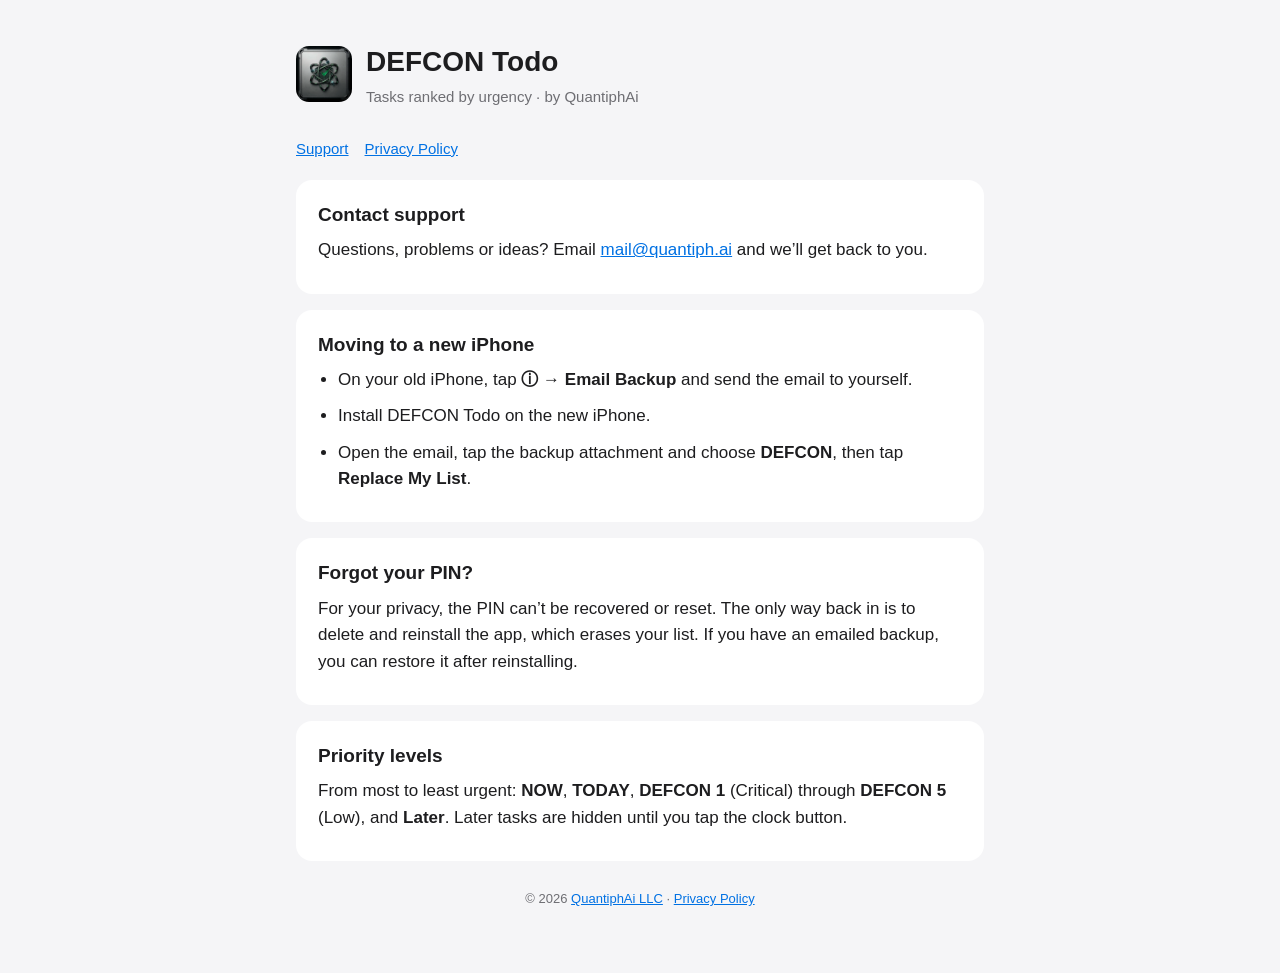
==== defcon-todo/index.html @ 4b1cee78 "QuantiphAi site with DEFCON Todo support and privacy pages Co-Authored-By: Claude Opus 5.5 <noreply@" ====
<!DOCTYPE html>
<html lang="en">
<head>
  <meta charset="utf-8">
  <meta name="viewport" content="width=device-width, initial-scale=1">
  <title>DEFCON Todo – Support</title>
  <link rel="stylesheet" href="style.css">
</head>
<body>
<main>
  <header>
    <img src="icon.png" alt="">
    <div>
      <h1>DEFCON Todo</h1>
      <p>Tasks ranked by urgency · by QuantiphAi</p>
    </div>
  </header>
  <nav><a href="index.html">Support</a><a href="privacy.html">Privacy Policy</a></nav>

  <section>
    <h2>Contact support</h2>
    <p>Questions, problems or ideas? Email <a href="mailto:mail@quantiph.ai?subject=DEFCON%20Todo%20support">mail@quantiph.ai</a> and we’ll get back to you.</p>
  </section>

  <section>
    <h2>Moving to a new iPhone</h2>
    <ul>
      <li>On your old iPhone, tap <strong>ⓘ</strong> → <strong>Email Backup</strong> and send the email to yourself.</li>
      <li>Install DEFCON Todo on the new iPhone.</li>
      <li>Open the email, tap the backup attachment and choose <strong>DEFCON</strong>, then tap <strong>Replace My List</strong>.</li>
    </ul>
  </section>

  <section>
    <h2>Forgot your PIN?</h2>
    <p>For your privacy, the PIN can’t be recovered or reset. The only way back in is to delete and reinstall the app, which erases your list. If you have an emailed backup, you can restore it after reinstalling.</p>
  </section>

  <section>
    <h2>Priority levels</h2>
    <p>From most to least urgent: <strong>NOW</strong>, <strong>TODAY</strong>, <strong>DEFCON 1</strong> (Critical) through <strong>DEFCON 5</strong> (Low), and <strong>Later</strong>. Later tasks are hidden until you tap the clock button.</p>
  </section>

  <footer>© 2026 <a href="../">QuantiphAi LLC</a> · <a href="privacy.html">Privacy Policy</a></footer>
</main>
</body>
</html>
---- defcon-todo/style.css ----
:root { --bg: #f5f5f7; --card: #ffffff; --text: #1d1d1f; --muted: #6e6e73; --accent: #0071e3; }
@media (prefers-color-scheme: dark) {
  :root { --bg: #000000; --card: #1c1c1e; --text: #f5f5f7; --muted: #a1a1a6; --accent: #2997ff; }
}
* { box-sizing: border-box; }
body {
  margin: 0; background: var(--bg); color: var(--text);
  font: 17px/1.55 -apple-system, BlinkMacSystemFont, "Segoe UI", Roboto, Helvetica, Arial, sans-serif;
}
main { max-width: 720px; margin: 0 auto; padding: 40px 16px 64px; }
header { display: flex; align-items: center; gap: 14px; margin-bottom: 28px; }
header img { width: 56px; height: 56px; border-radius: 13px; }
header h1 { margin: 0; font-size: 28px; }
header p { margin: 2px 0 0; color: var(--muted); font-size: 15px; }
section { background: var(--card); border-radius: 16px; padding: 20px 22px; margin-bottom: 16px; }
h2 { font-size: 19px; margin: 0 0 8px; }
p, li { margin: 0 0 10px; }
ul { padding-left: 20px; margin: 0; }
a { color: var(--accent); }
nav { margin-bottom: 20px; font-size: 15px; }
nav a { margin-right: 16px; }
footer { color: var(--muted); font-size: 13px; text-align: center; margin-top: 28px; }
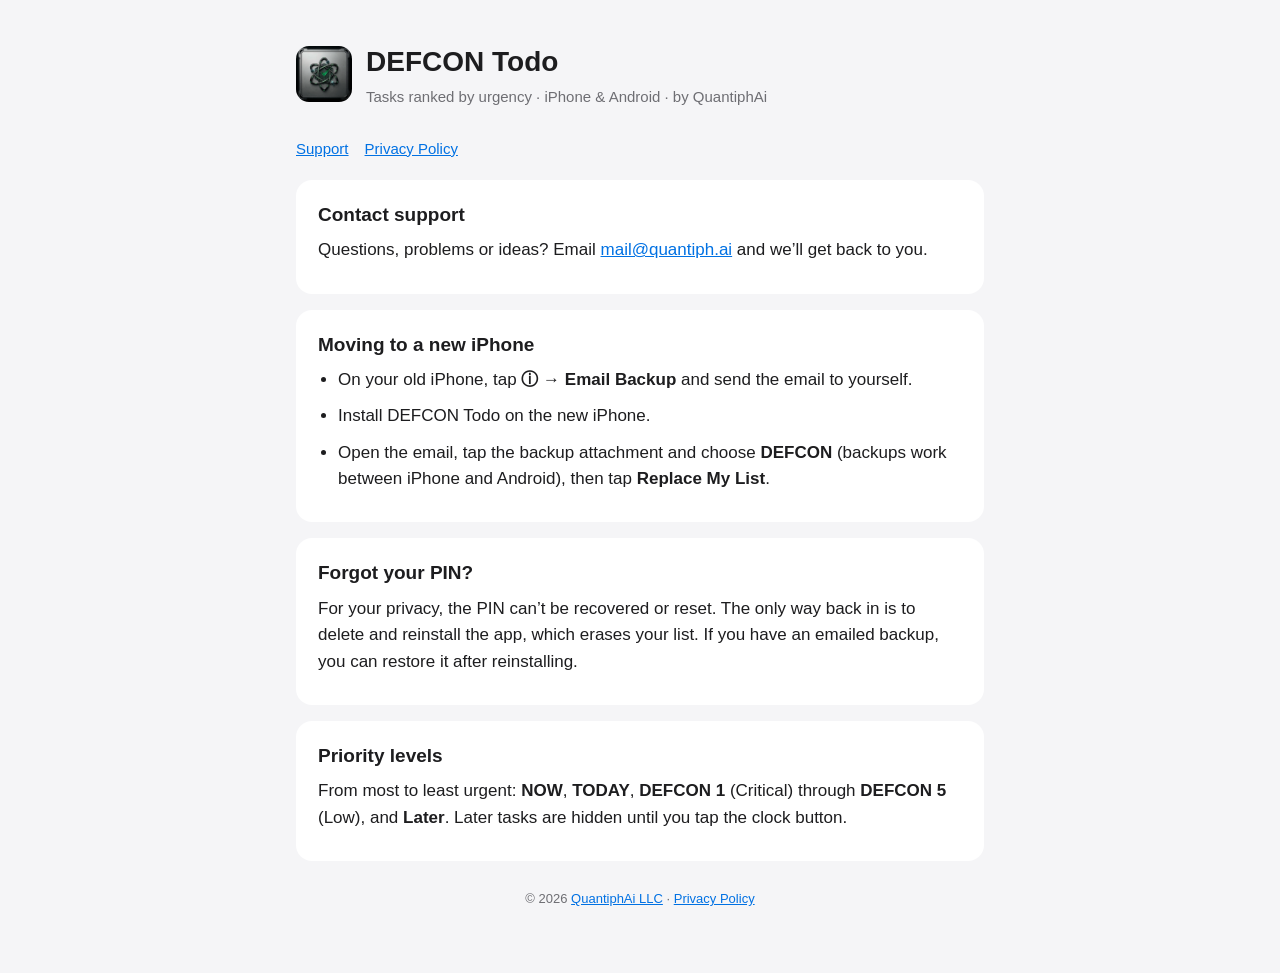
==== commit 9683e40a: "Privacy policy and support page cover Android too Co-Authored-By: Claude Opus 5.5 <noreply@anthropic" ====
--- a/defcon-todo/index.html
+++ b/defcon-todo/index.html
@@ -12,7 +12,7 @@
     <img src="icon.png" alt="">
     <div>
       <h1>DEFCON Todo</h1>
-      <p>Tasks ranked by urgency · by QuantiphAi</p>
+      <p>Tasks ranked by urgency · iPhone &amp; Android · by QuantiphAi</p>
     </div>
   </header>
   <nav><a href="index.html">Support</a><a href="privacy.html">Privacy Policy</a></nav>
@@ -27,7 +27,7 @@
     <ul>
       <li>On your old iPhone, tap <strong>ⓘ</strong> → <strong>Email Backup</strong> and send the email to yourself.</li>
       <li>Install DEFCON Todo on the new iPhone.</li>
-      <li>Open the email, tap the backup attachment and choose <strong>DEFCON</strong>, then tap <strong>Replace My List</strong>.</li>
+      <li>Open the email, tap the backup attachment and choose <strong>DEFCON</strong> (backups work between iPhone and Android), then tap <strong>Replace My List</strong>.</li>
     </ul>
   </section>
 
